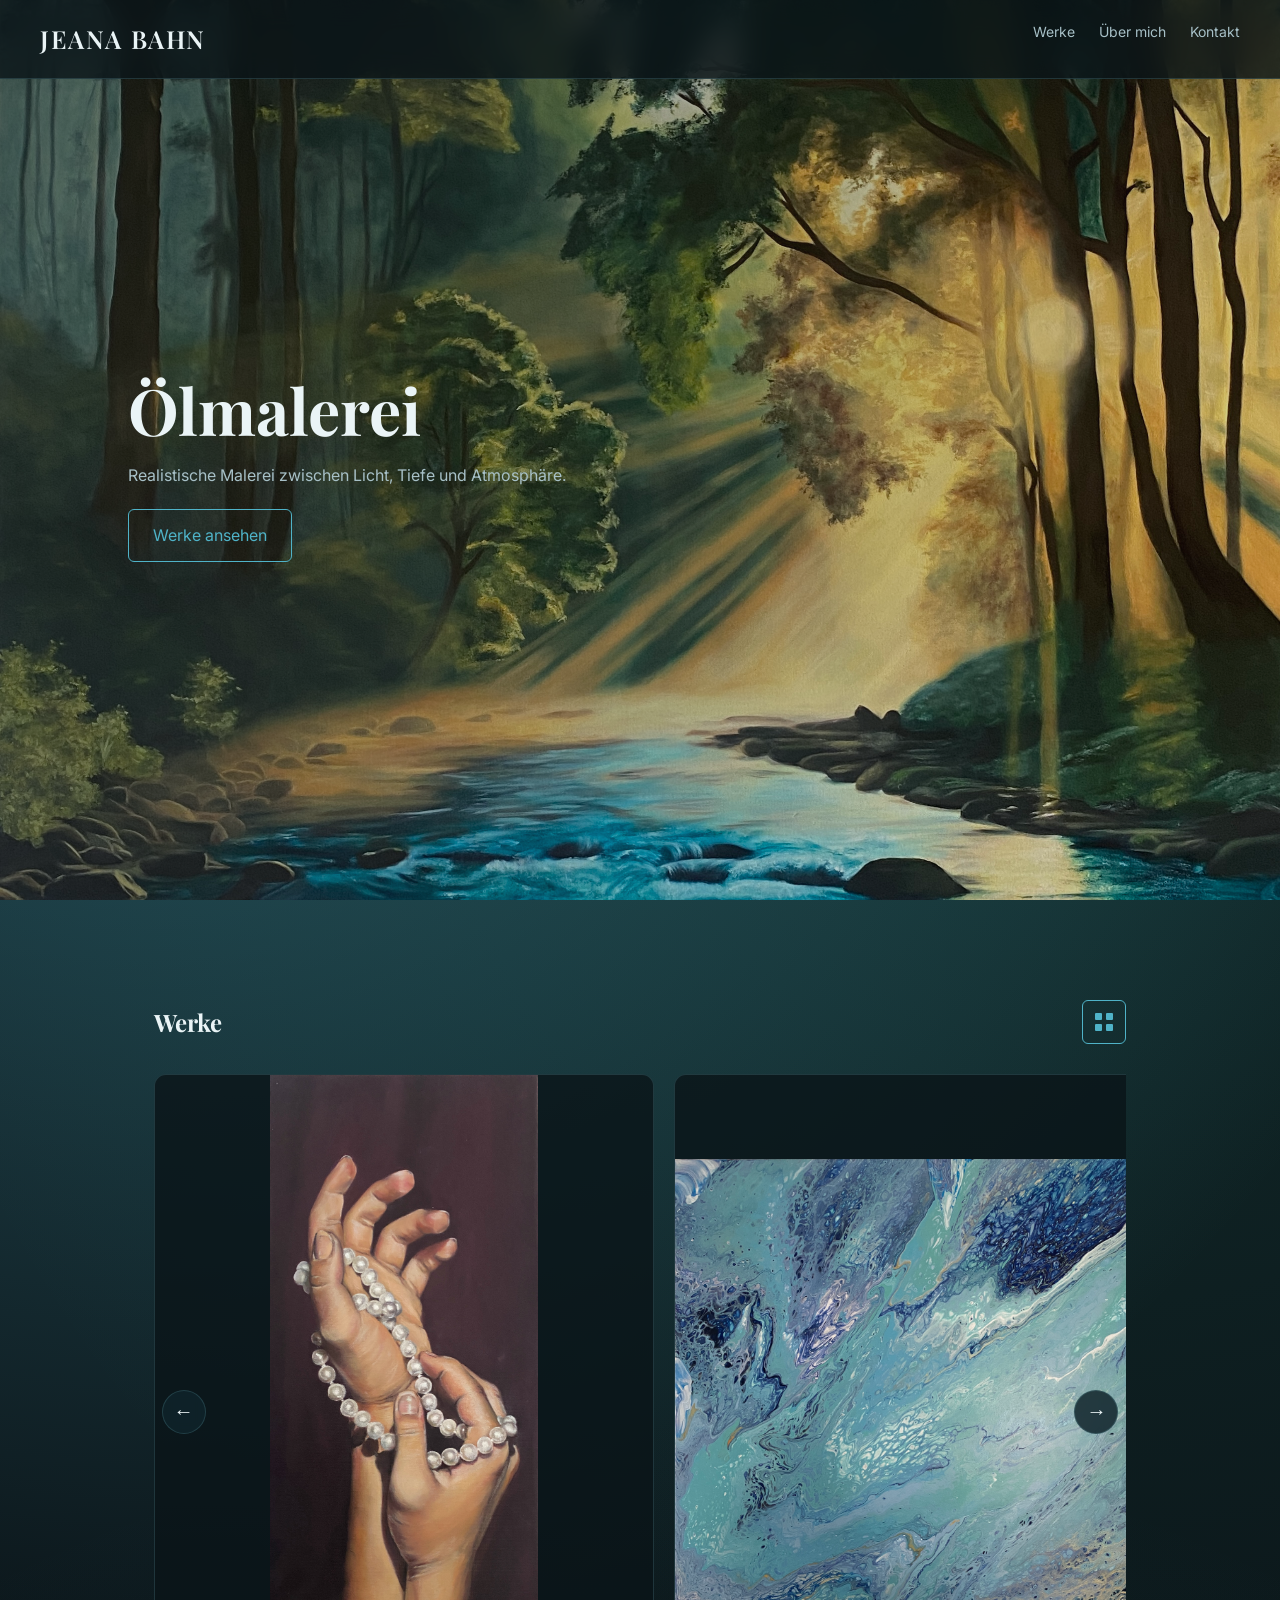
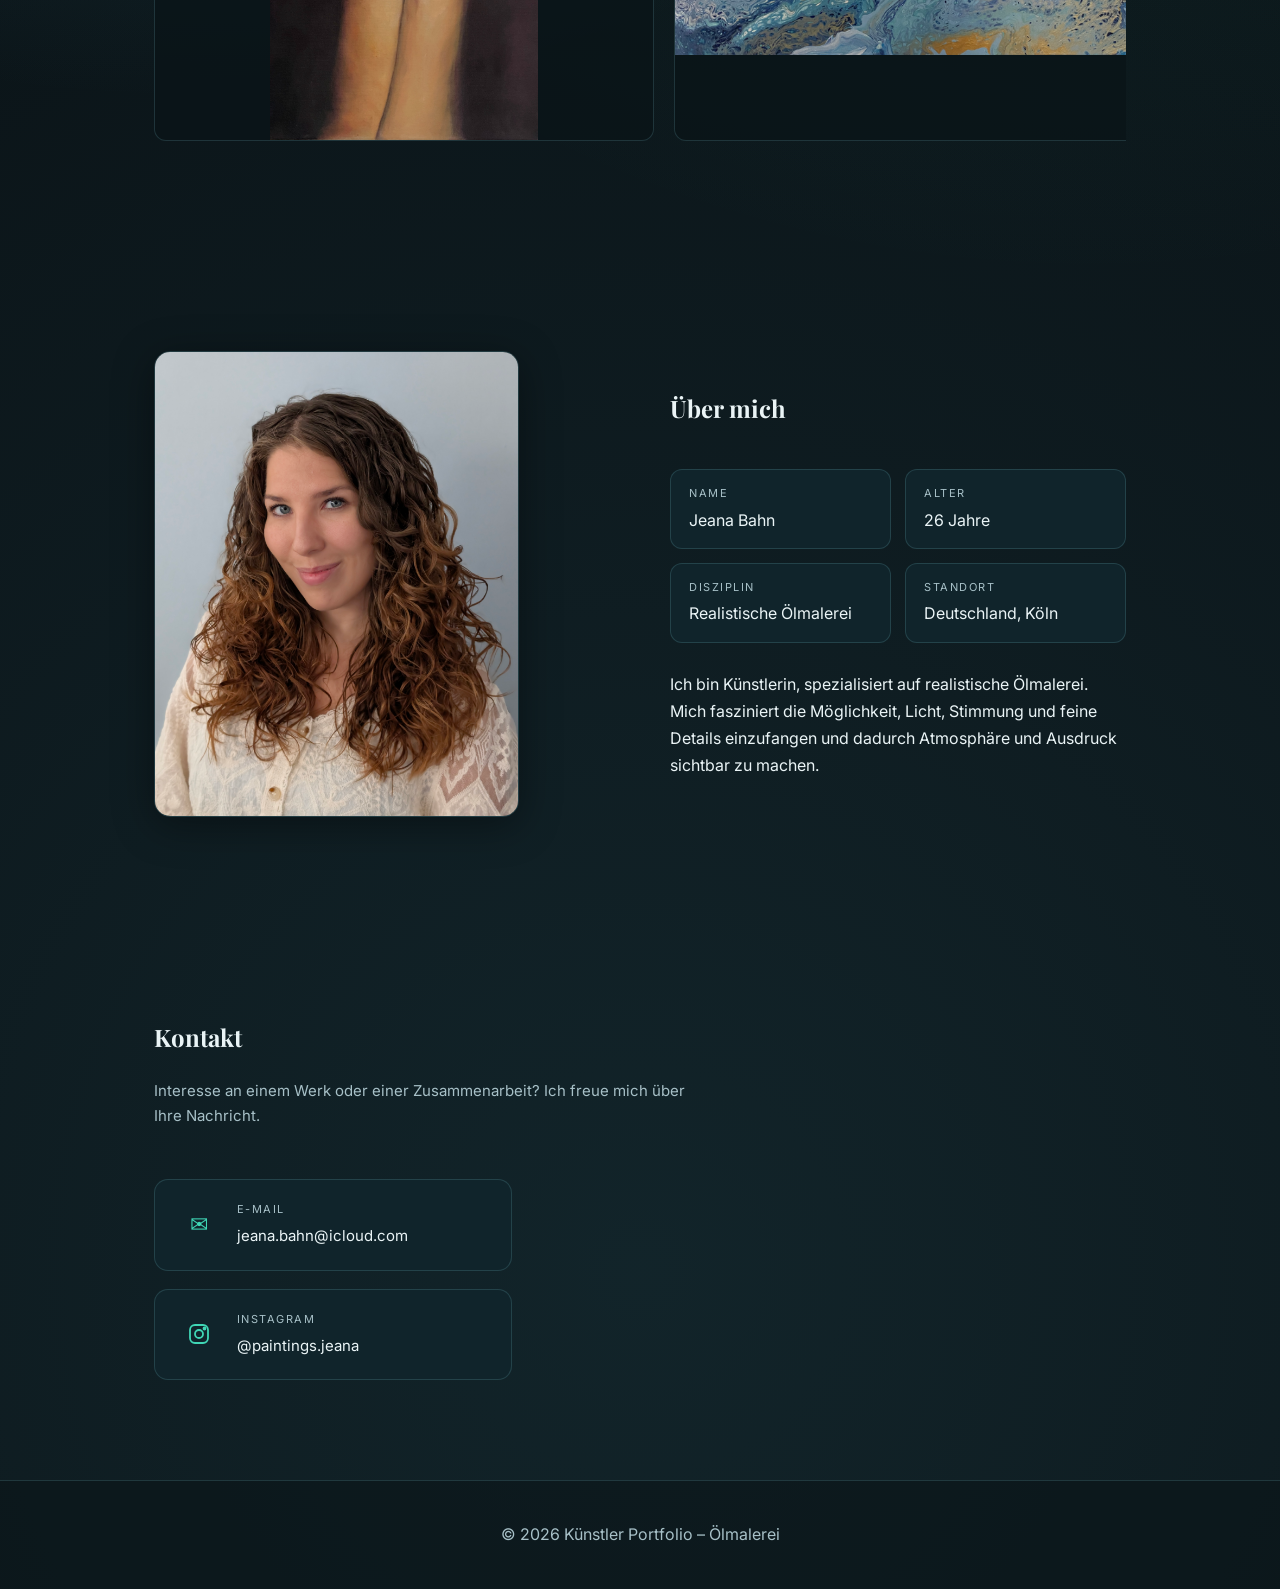
==== index.html @ bb3dc7a0 "initial commit initial commit" ====
<!DOCTYPE html>
<html lang="de">
<head>
  <meta charset="UTF-8">
  <meta name="viewport" content="width=device-width, initial-scale=1.0">
  <meta name="description" content="Portfolio der Künstlerin Jeana Bahn mit realistischer Ölmalerei, ausgewählten Werken und Kontaktmöglichkeiten.">
  <title>Künstler Portfolio – Ölmalerei</title>
  <link rel="preconnect" href="https://fonts.googleapis.com">
  <link rel="preconnect" href="https://fonts.gstatic.com" crossorigin>
  <link href="https://fonts.googleapis.com/css2?family=Inter:wght@300;400;600&family=Playfair+Display:wght@400;600&display=swap" rel="stylesheet">
  <link rel="stylesheet" href="style.css">
  <script src="werke.js" defer></script>
  <script src="app.js" defer></script>
  <script src="startseite.js" defer></script>
</head>
<body>
  <header>
    <a class="logo" href="#">Jeana Bahn</a>
    <button class="nav-toggle" type="button" aria-expanded="false" aria-controls="mainNav">
      <span class="sr-only">Navigation öffnen</span>
      <span></span><span></span><span></span>
    </button>
    <nav id="mainNav">
      <a href="#arbeiten">Werke</a>
      <a href="#about">Über mich</a>
      <a href="#kontakt">Kontakt</a>
    </nav>
  </header>

  <main>
    <section class="hero">
      <img class="hero-background" src="bilder/wald-mit-sonne.jpg" alt="">
      <div class="hero-text">
        <h1>Ölmalerei</h1>
        <p>Realistische Malerei zwischen Licht, Tiefe und Atmosphäre.</p>
        <a href="#arbeiten" class="btn">Werke ansehen</a>
      </div>
    </section>

    <section class="section" id="arbeiten">
      <div class="section-header">
        <h2>Werke</h2>
        <a href="werke-uebersicht.html" class="grid-icon-btn" aria-label="Rasterübersicht ansehen" title="Rasterübersicht ansehen"><span></span><span></span><span></span><span></span></a>
      </div>
      <div class="carousel-wrapper" role="region" aria-label="Ausgewählte Werke">
        <button class="carousel-btn prev" type="button" aria-label="Vorheriges Werk">&#8592;</button>
        <div class="gallery" id="gallery"></div>
        <button class="carousel-btn next" type="button" aria-label="Nächstes Werk">&#8594;</button>
      </div>
    </section>

    <section class="section about" id="about">
      <img src="bilder/jeana-bahn.jpg" alt="Jeana Bahn – Künstlerin">
      <div>
        <h2>Über mich</h2>
        <div class="about-meta">
          <div class="about-meta-item">
            <span class="about-meta-label">Name</span>
            <span>Jeana Bahn</span>
          </div>
          <div class="about-meta-item">
            <span class="about-meta-label">Alter</span>
            <span>26 Jahre</span>
          </div>
          <div class="about-meta-item">
            <span class="about-meta-label">Disziplin</span>
            <span>Realistische Ölmalerei</span>
          </div>
          <div class="about-meta-item">
            <span class="about-meta-label">Standort</span>
            <span>Deutschland, Köln</span>
          </div>
        </div>
        <p>Ich bin Künstlerin, spezialisiert auf realistische Ölmalerei. Mich fasziniert die Möglichkeit, Licht, Stimmung und feine Details einzufangen und dadurch Atmosphäre und Ausdruck sichtbar zu machen.</p>
      </div>
    </section>

    <section class="section" id="kontakt">
      <h2>Kontakt</h2>
      <p class="section-sub">Interesse an einem Werk oder einer Zusammenarbeit? Ich freue mich über Ihre Nachricht.</p>
      <div class="contact-grid">
        <div class="contact-info">
          <div class="contact-card">
            <div class="contact-icon">✉</div>
            <div>
              <div class="contact-label">E-Mail</div>
              <a href="mailto:jeana.bahn@icloud.com" class="contact-link">jeana.bahn@icloud.com</a>
            </div>
          </div>
          <div class="contact-card">
            <div class="contact-icon" aria-hidden="true">
              <svg class="instagram-icon" viewBox="0 0 24 24" fill="none">
                <rect x="3" y="3" width="18" height="18" rx="5"></rect>
                <circle cx="12" cy="12" r="4"></circle>
                <circle cx="17.5" cy="6.5" r="1"></circle>
              </svg>
            </div>
            <div>
              <div class="contact-label">Instagram</div>
              <a href="https://www.instagram.com/paintings.jeana/" target="_blank" rel="noopener" class="contact-link">@paintings.jeana</a>
            </div>
          </div>
        </div>
        <!--<form class="contact-form">
          <div class="form-row">
            <input type="text" placeholder="Ihr Name" aria-label="Ihr Name" required>
            <input type="email" placeholder="Ihre E-Mail" aria-label="Ihre E-Mail" required>
          </div>
          <input type="text" placeholder="Betreff (z. B. Werkname)" aria-label="Betreff">
          <textarea rows="5" placeholder="Ihre Nachricht …" aria-label="Ihre Nachricht" required></textarea>
          <button type="submit" class="btn">Nachricht senden</button>
          <div class="form-success" id="formSuccess">Vielen Dank! Ich melde mich bald.</div>
        </form> -->
      </div>
    </section>
  </main>

  <footer>© 2026 Künstler Portfolio – Ölmalerei</footer>
</body>
</html>
---- style.css ----
:root {
  --bg: #0b1418;
  --panel: #10242b;
  --panel2: #0e1c22;
  --text: #eaf4f6;
  --muted: #a7c0c7;
  --accent: #4fb3c8;
  --accent2: #3fd6b5;
  --border: rgba(120, 200, 210, 0.18);
}

* {
  box-sizing: border-box;
  margin: 0;
  padding: 0;
}

.sr-only {
  position: absolute;
  width: 1px;
  height: 1px;
  padding: 0;
  margin: -1px;
  overflow: hidden;
  white-space: nowrap;
  border: 0;
  clip: rect(0, 0, 0, 0);
}

body {
  color: var(--text);
  font-family: Inter, sans-serif;
  line-height: 1.7;
  background:
    radial-gradient(circle at 15% 10%, rgba(79, 180, 200, 0.445), transparent 45%),
    radial-gradient(circle at 85% 20%, rgba(63, 214, 181, 0.12), transparent 45%),
    radial-gradient(circle at 50% 90%, rgba(79, 179, 200, 0.1), transparent 50%),
    var(--bg);
}

header {
  position: fixed;
  top: 0;
  z-index: 100;
  display: flex;
  justify-content: space-between;
  width: 100%;
  padding: 18px 40px;
  background: rgba(11, 20, 24, 0.8);
  border-bottom: 1px solid var(--border);
  backdrop-filter: blur(14px);
}

.logo {
  color: var(--text);
  font-family: "Playfair Display", serif;
  font-size: 1.55rem;
  font-weight: 600;
  letter-spacing: 1.6px;
  text-decoration: none;
  text-transform: uppercase;
}

nav a {
  margin-left: 20px;
  color: var(--muted);
  font-size: 14px;
  text-decoration: none;
  transition: color 0.3s;
}

nav a:hover {
  color: var(--accent2);
}

.nav-toggle {
  display: none;
}

.btn {
  display: inline-block;
  padding: 12px 24px;
  color: var(--accent);
  white-space: nowrap;
  text-decoration: none;
  background: transparent;
  border: 1px solid var(--accent);
  border-radius: 6px;
  cursor: pointer;
  transition: 0.3s;
}

.grid-icon-btn {
  display: grid;
  grid-template-columns: repeat(2, 7px);
  grid-template-rows: repeat(2, 7px);
  gap: 4px;
  align-content: center;
  justify-content: center;
  width: 44px;
  height: 44px;
  color: var(--accent);
  border: 1px solid var(--accent);
  border-radius: 6px;
  transition: 0.3s;
}

.grid-icon-btn span {
  width: 7px;
  height: 7px;
  background: currentColor;
  border-radius: 1px;
}

.grid-icon-btn:hover,
.grid-icon-btn:focus-visible {
  color: #061014;
  background: linear-gradient(90deg, var(--accent), var(--accent2));
  outline: none;
}
.btn:hover {
  color: #061014;
  background: linear-gradient(90deg, var(--accent), var(--accent2));
}

.section {
  padding: 100px 12%;
}

.section h2,
.section-header h2 {
  font-family: "Playfair Display", serif;
}

.section h2 {
  margin-bottom: 40px;
}

.section-header {
  display: flex;
  flex-wrap: wrap;
  align-items: center;
  justify-content: space-between;
  gap: 22px;
  margin-bottom: 30px;
}

.section-header h2 {
  margin-bottom: 0;
}

.card {
  overflow: hidden;
  background: rgba(16, 36, 43, 0.7);
  border: 1px solid var(--border);
  border-radius: 12px;
  cursor: pointer;
  transition: 0.25s;
}

.card:hover,
.card:focus-visible {
  border-color: var(--accent2);
  box-shadow: 0 16px 40px rgba(0, 0, 0, 0.24);
  outline: none;
}

.card img {
  display: block;
  width: 100%;
  object-fit: cover;
}

.card-info p {
  color: var(--text);
  font-weight: 600;
}

.details {
  color: var(--muted);
}

.hero {
  position: relative;
  display: flex;
  align-items: center;
  min-height: 100vh;
  padding: 100px 10% 60px;
  overflow: hidden;
}

.hero::after {
  position: absolute;
  inset: 0;
  z-index: 1;
  content: "";
  background: linear-gradient(120deg, rgba(11, 20, 24, 0.55), rgba(11, 20, 24, 0.1));
  pointer-events: none;
}

.hero-background {
  position: absolute;
  inset: 0;
  width: 100%;
  height: 100%;
  object-fit: cover;
}

.hero-text {
  position: relative;
  z-index: 2;
  max-width: 540px;
}

.hero h1 {
  font-family: "Playfair Display", serif;
  font-size: 64px;
  line-height: 1;
}

.hero p {
  margin: 20px 0;
  color: var(--muted);
}

.carousel-wrapper {
  position: relative;
  overflow: hidden;
}

.gallery {
  display: flex;
  gap: 20px;
  padding-bottom: 10px;
  will-change: transform;
}

.gallery .card {
  position: relative;
  flex: 0 0 500px;
  aspect-ratio: 3 / 4;
  background: rgba(11, 20, 24, 0.8);
}

.gallery .card img {
  width: 100%;
  height: 100%;
  object-fit: contain;
}

.gallery .card-info {
  position: absolute;
  right: 0;
  bottom: 0;
  left: 0;
  padding: 16px;
  background: linear-gradient(to top, rgba(6, 16, 20, 0.92) 60%, transparent);
  opacity: 0;
  transition: opacity 0.35s;
}

.gallery .card:hover .card-info,
.gallery .card:focus-visible .card-info {
  opacity: 1;
}

.gallery .card-info p {
  margin-bottom: 6px;
  font-size: 15px;
}

.gallery .details {
  font-size: 13px;
}

.gallery .details span {
  display: block;
  margin-top: 3px;
}

.carousel-btn,
.modal-img-btn {
  position: absolute;
  top: 50%;
  z-index: 10;
  display: flex;
  align-items: center;
  justify-content: center;
  padding: 0;
  line-height: 1;
  flex-shrink: 0;
  color: var(--text);
  background: rgba(16, 36, 43, 0.85);
  border: 1px solid var(--border);
  border-radius: 50%;
  cursor: pointer;
  transform: translateY(-50%);
}

.carousel-btn {
  width: 44px;
  height: 44px;
  padding-bottom: 3px;
  font-size: 20px;
  backdrop-filter: blur(6px);
}

.carousel-btn:hover,
.modal-img-btn:hover {
  background: rgba(79, 179, 200, 0.25);
  border-color: var(--accent2);
}

.prev {
  left: 8px;
}

.next {
  right: 8px;
}

.about {
  display: grid;
  grid-template-columns: 1fr 1fr;
  gap: 60px;
  align-items: center;
}

.about > img {
  width: 80%;
  border: 1px solid var(--border);
  border-radius: 16px;
  box-shadow: 0 8px 40px rgba(0, 0, 0, 0.4);
}

.about-meta {
  display: grid;
  grid-template-columns: 1fr 1fr;
  gap: 14px;
  margin-bottom: 28px;
}

.about-meta-item,
.contact-card,
.contact-form {
  background: var(--panel);
  border: 1px solid var(--border);
}

.about-meta-item {
  padding: 14px 18px;
  border-radius: 12px;
}

.about-meta-label,
.contact-label {
  display: block;
  margin-bottom: 4px;
  color: var(--muted);
  font-size: 11px;
  letter-spacing: 1.5px;
  text-transform: uppercase;
}

.section-sub {
  max-width: 560px;
  margin-top: -20px;
  margin-bottom: 50px;
  color: var(--muted);
  font-size: 15px;
}

.contact-grid {
  display: grid;
  grid-template-columns: 1fr 1.6fr;
  gap: 40px;
  align-items: start;
}

.contact-info {
  display: flex;
  flex-direction: column;
  gap: 18px;
}

.contact-card {
  display: flex;
  align-items: center;
  gap: 18px;
  padding: 20px 24px;
  border-radius: 14px;
}

.contact-icon {
  display: flex;
  align-items: center;
  justify-content: center;
  width: 40px;
  color: var(--accent2);
  font-size: 22px;
  text-align: center;
}

.instagram-icon {
  width: 24px;
  height: 24px;
  stroke: currentColor;
  stroke-width: 1.8;
}

.contact-link {
  color: var(--text);
  font-size: 15px;
  text-decoration: none;
}

.contact-link:hover {
  color: var(--accent2);
}

.contact-form {
  display: flex;
  flex-direction: column;
  gap: 14px;
  padding: 36px;
  border-radius: 16px;
}

.form-row {
  display: grid;
  grid-template-columns: 1fr 1fr;
  gap: 14px;
}

.contact-form input,
.contact-form textarea {
  width: 100%;
  padding: 13px 16px;
  color: var(--text);
  font-family: Inter, sans-serif;
  font-size: 14px;
  background: rgba(255, 255, 255, 0.04);
  border: 1px solid var(--border);
  border-radius: 10px;
  outline: none;
  resize: none;
}

.contact-form input:focus,
.contact-form textarea:focus {
  border-color: var(--accent);
  box-shadow: 0 0 0 3px rgba(79, 179, 200, 0.12);
}

.form-success {
  display: none;
  color: var(--accent2);
  font-size: 14px;
  text-align: center;
}

footer {
  padding: 40px;
  color: var(--muted);
  text-align: center;
  background: rgba(11, 20, 24, 0.6);
  border-top: 1px solid var(--border);
}

.overview-main {
  padding: 120px 12% 80px;
}

.overview-main .section {
  padding: 20px 0 0;
}

.overview-main .section-header {
  align-items: flex-start;
  margin-bottom: 32px;
}

.overview-main .section-header h1 {
  font-family: "Playfair Display", serif;
  font-size: 44px;
}

.work-grid {
  display: grid;
  grid-template-columns: repeat(auto-fit, minmax(280px, 1fr));
  gap: 28px;
}

.work-grid .card {
  display: flex;
  flex-direction: column;
  min-height: 420px;
}

.work-grid .card:hover {
  transform: translateY(-3px);
}

.work-grid .card img {
  height: 300px;
}

.work-grid .card-info {
  display: flex;
  flex: 1;
  flex-direction: column;
  gap: 10px;
  padding: 18px;
}

.work-grid .card-info p {
  font-size: 18px;
}

.work-grid .details {
  display: grid;
  gap: 6px;
  font-size: 14px;
}

.modal-overlay {
  position: fixed;
  inset: 0;
  z-index: 200;
  display: none;
  align-items: center;
  justify-content: center;
  padding: 20px;
  background: rgba(6, 16, 20, 0.92);
  backdrop-filter: blur(10px);
}

.modal-overlay.open {
  display: flex;
}

.modal {
  display: grid;
  grid-template-columns: 1.5fr 1fr;
  width: 100%;
  height: min(800px, 90vh);
  max-width: min(1200px, 95vw);
  max-height: 90vh;
  overflow: hidden;
  background: linear-gradient(160deg, var(--panel), var(--panel2));
  border: 1px solid var(--border);
  border-radius: 16px;
  animation: modal-in 0.3s ease;
}

@keyframes modal-in {
  from {
    opacity: 0;
    transform: scale(0.95);
  }
}

.modal-img-section {
  position: relative;
  display: flex;
  flex-direction: column;
  min-width: 0;
  min-height: 0;
  overflow: hidden;
  background: #060f12;
}

.modal-img-wrap {
  display: flex;
  flex: 1;
  align-items: center;
  justify-content: center;
  min-height: 0;
  overflow: hidden;
  cursor: grab;
}

.modal-img-wrap.zoomed {
  cursor: zoom-out;
}

.modal-img-wrap img {
  width: 100%;
  height: 100%;
  object-fit: contain;
  pointer-events: none;
  user-select: none;
  transform-origin: center;
  transition: transform 0.2s ease;
}

.modal-img-btn {
  width: 36px;
  height: 36px;
  font-size: 16px;
}

.modal-img-btn.hidden,
.modal-price.hidden {
  display: none;
}

.modal-thumbnails {
  display: flex;
  gap: 6px;
  padding: 8px 10px;
  overflow-x: auto;
  background: rgba(6, 16, 20, 0.6);
}

.modal-thumbnails img {
  width: 52px;
  height: 52px;
  object-fit: cover;
  opacity: 0.6;
  border: 2px solid transparent;
  border-radius: 6px;
  cursor: pointer;
}

.modal-thumbnails img.active {
  opacity: 1;
  border-color: var(--accent2);
}

.modal-content {
  display: flex;
  flex-direction: column;
  justify-content: center;
  gap: 14px;
  padding: 40px;
}

.modal-content h3 {
  font-family: "Playfair Display", serif;
  font-size: 28px;
}

.modal-detail {
  display: flex;
  flex-direction: column;
  gap: 6px;
  padding-top: 14px;
  color: var(--muted);
  font-size: 14px;
  border-top: 1px solid var(--border);
}

.modal-detail strong {
  color: var(--text);
}

.modal-close {
  position: absolute;
  top: 20px;
  right: 26px;
  z-index: 201;
  color: var(--muted);
  font-size: 28px;
  line-height: 1;
  background: none;
  border: 0;
  cursor: pointer;
}

.modal-close:hover {
  color: var(--accent2);
}

.modal-request {
  margin-top: 10px;
  text-align: center;
}

@media (max-width: 768px) {
  header {
    align-items: center;
    padding: 15px 20px;
  }

  .logo {
    font-size: 1.15rem;
  }

  .nav-toggle {
    display: grid;
    gap: 4px;
    padding: 8px;
    color: var(--text);
    background: transparent;
    border: 1px solid var(--border);
    border-radius: 6px;
    cursor: pointer;
  }

  .nav-toggle > span:not(.sr-only) {
    display: block;
    width: 22px;
    height: 2px;
    background: currentColor;
  }

  header nav {
    position: absolute;
    top: 100%;
    right: 0;
    left: 0;
    display: none;
    padding: 10px 20px 18px;
    background: rgba(11, 20, 24, 0.98);
    border-bottom: 1px solid var(--border);
  }

  header nav.open {
    display: grid;
  }

  header nav a {
    min-height: 44px;
    margin: 0;
    padding: 10px 0;
  }

  .hero {
    justify-content: center;
    padding: 120px 6% 60px;
    text-align: center;
  }

  .hero h1 {
    font-size: 44px;
  }

  .gallery .card {
    flex-basis: 260px;
  }

  .gallery .card-info {
    opacity: 1;
  }

  .about,
  .contact-grid {
    grid-template-columns: 1fr;
  }

  .about > img {
    width: 100%;
  }

  .form-row {
    grid-template-columns: 1fr;
  }

  .overview-main {
    padding: 100px 8% 60px;
  }

  .overview-main .section-header h1 {
    font-size: 36px;
  }

  .modal {
    grid-template-columns: 1fr;
    height: auto;
    overflow-y: auto;
  }

  .modal-img-wrap {
    flex: 0 0 min(70vw, 55vh);
    min-height: 0;
    max-height: none;
  }

  .modal-content {
    padding: 24px;
  }
}

@media (prefers-reduced-motion: reduce) {
  *,
  *::before,
  *::after {
    scroll-behavior: auto !important;
    transition-duration: 0.01ms !important;
    animation-duration: 0.01ms !important;
    animation-iteration-count: 1 !important;
  }
}
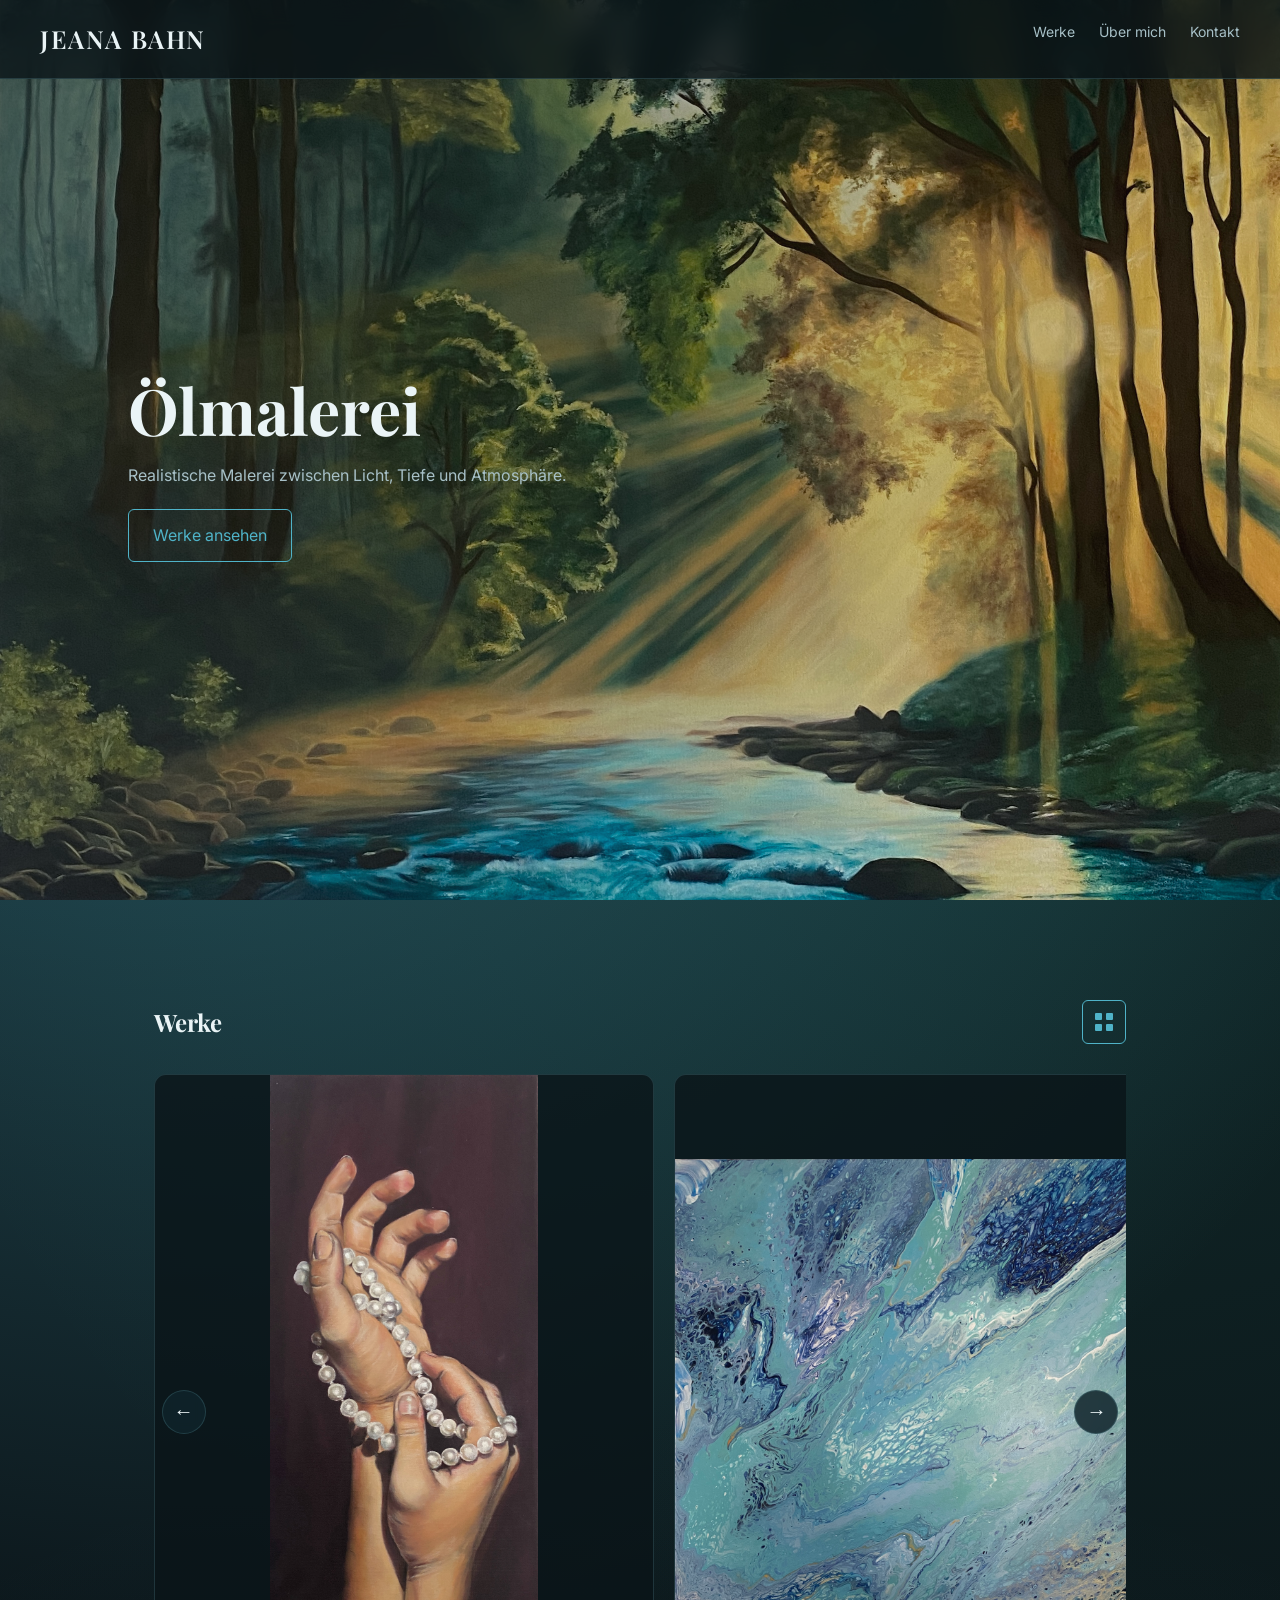
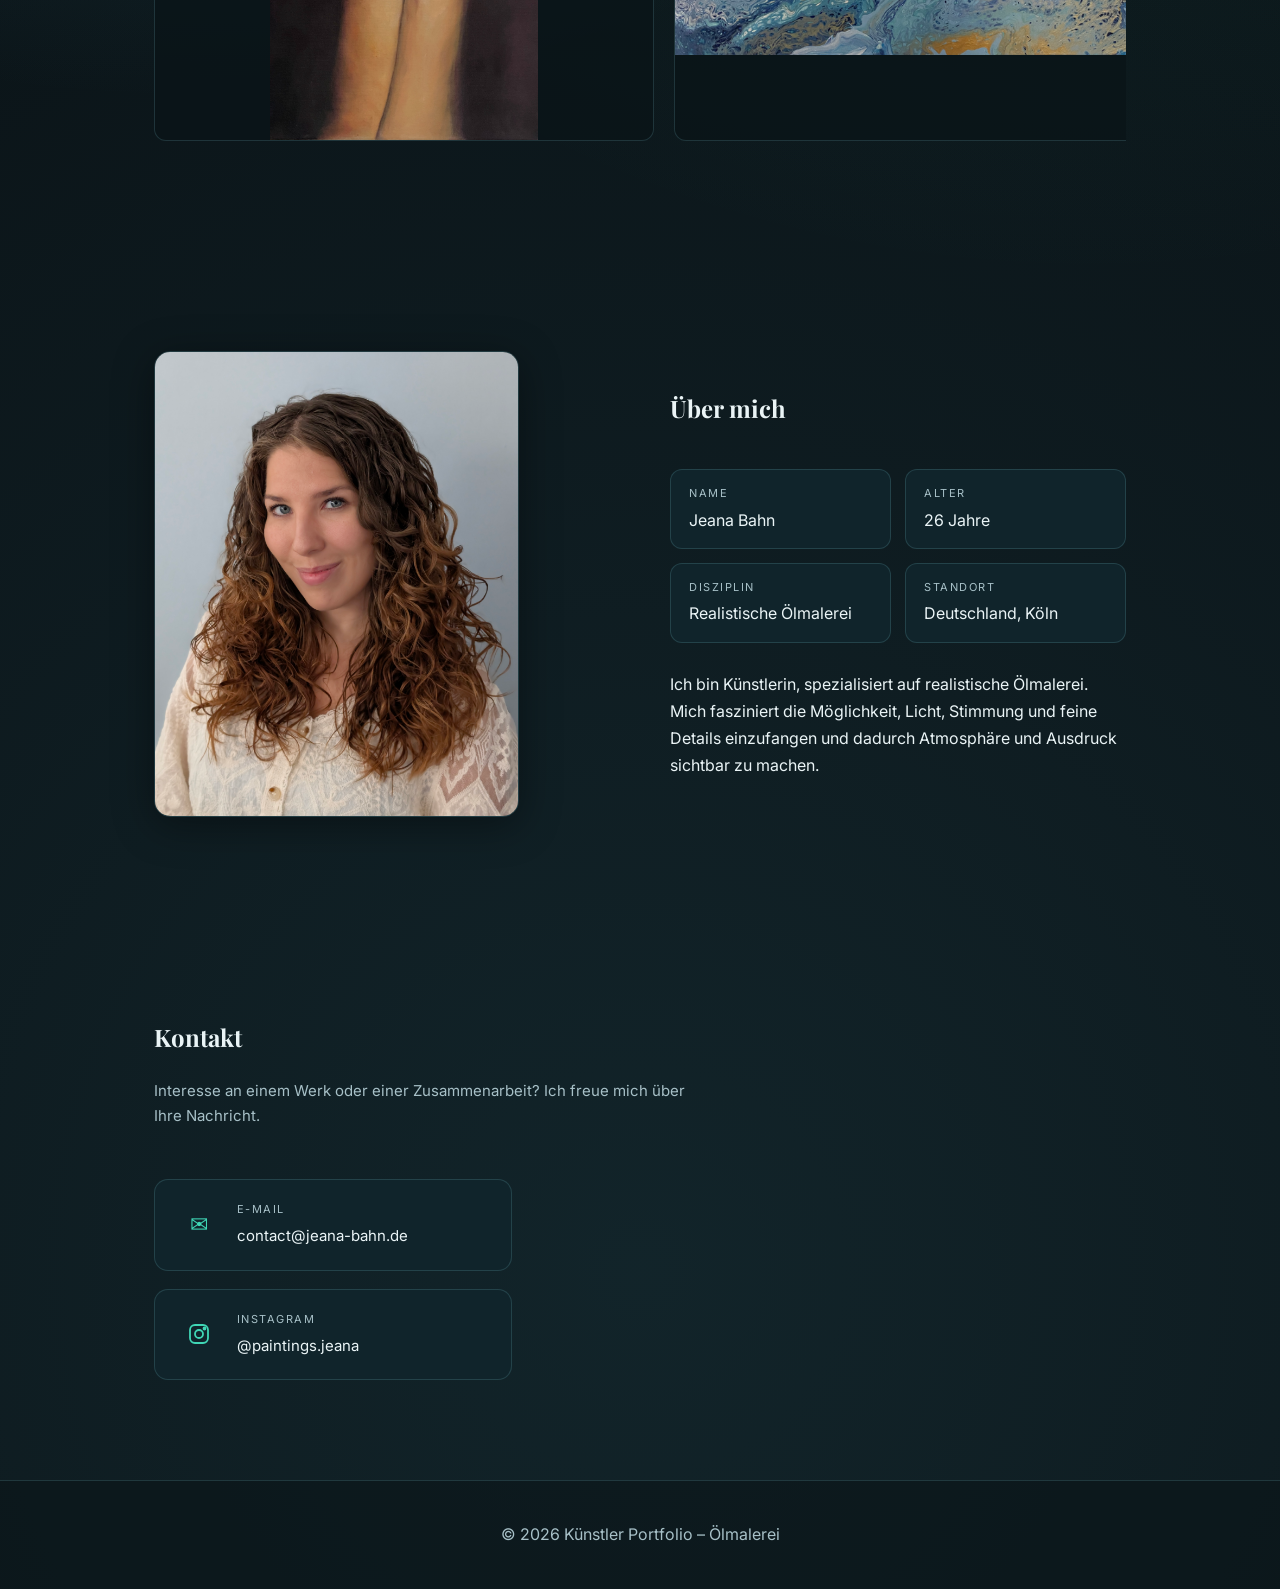
==== commit 0daec5da: "Changed email" ====
--- a/index.html
+++ b/index.html
@@ -84,7 +84,7 @@
             <div class="contact-icon">✉</div>
             <div>
               <div class="contact-label">E-Mail</div>
-              <a href="mailto:jeana.bahn@icloud.com" class="contact-link">jeana.bahn@icloud.com</a>
+              <a href="mailto:contact@jeana-bahn.de" class="contact-link">contact@jeana-bahn.de</a>
             </div>
           </div>
           <div class="contact-card">
